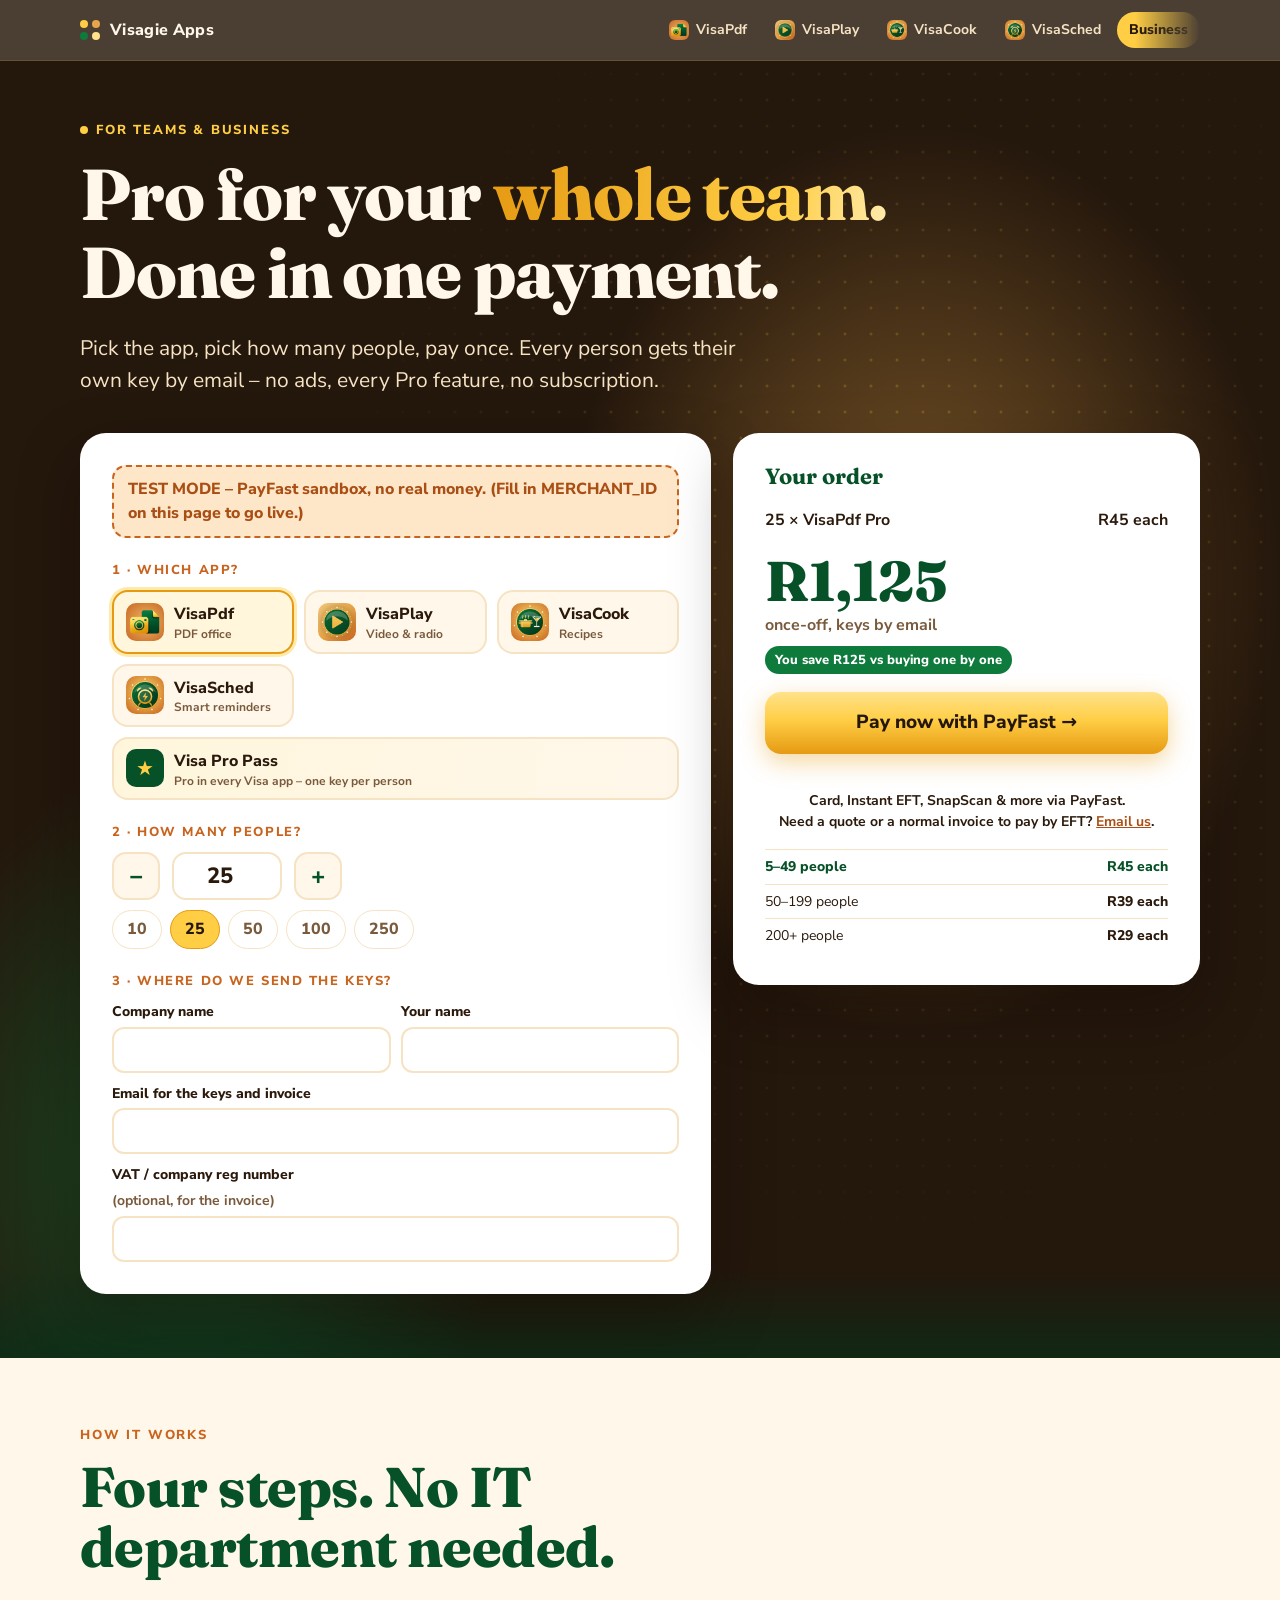
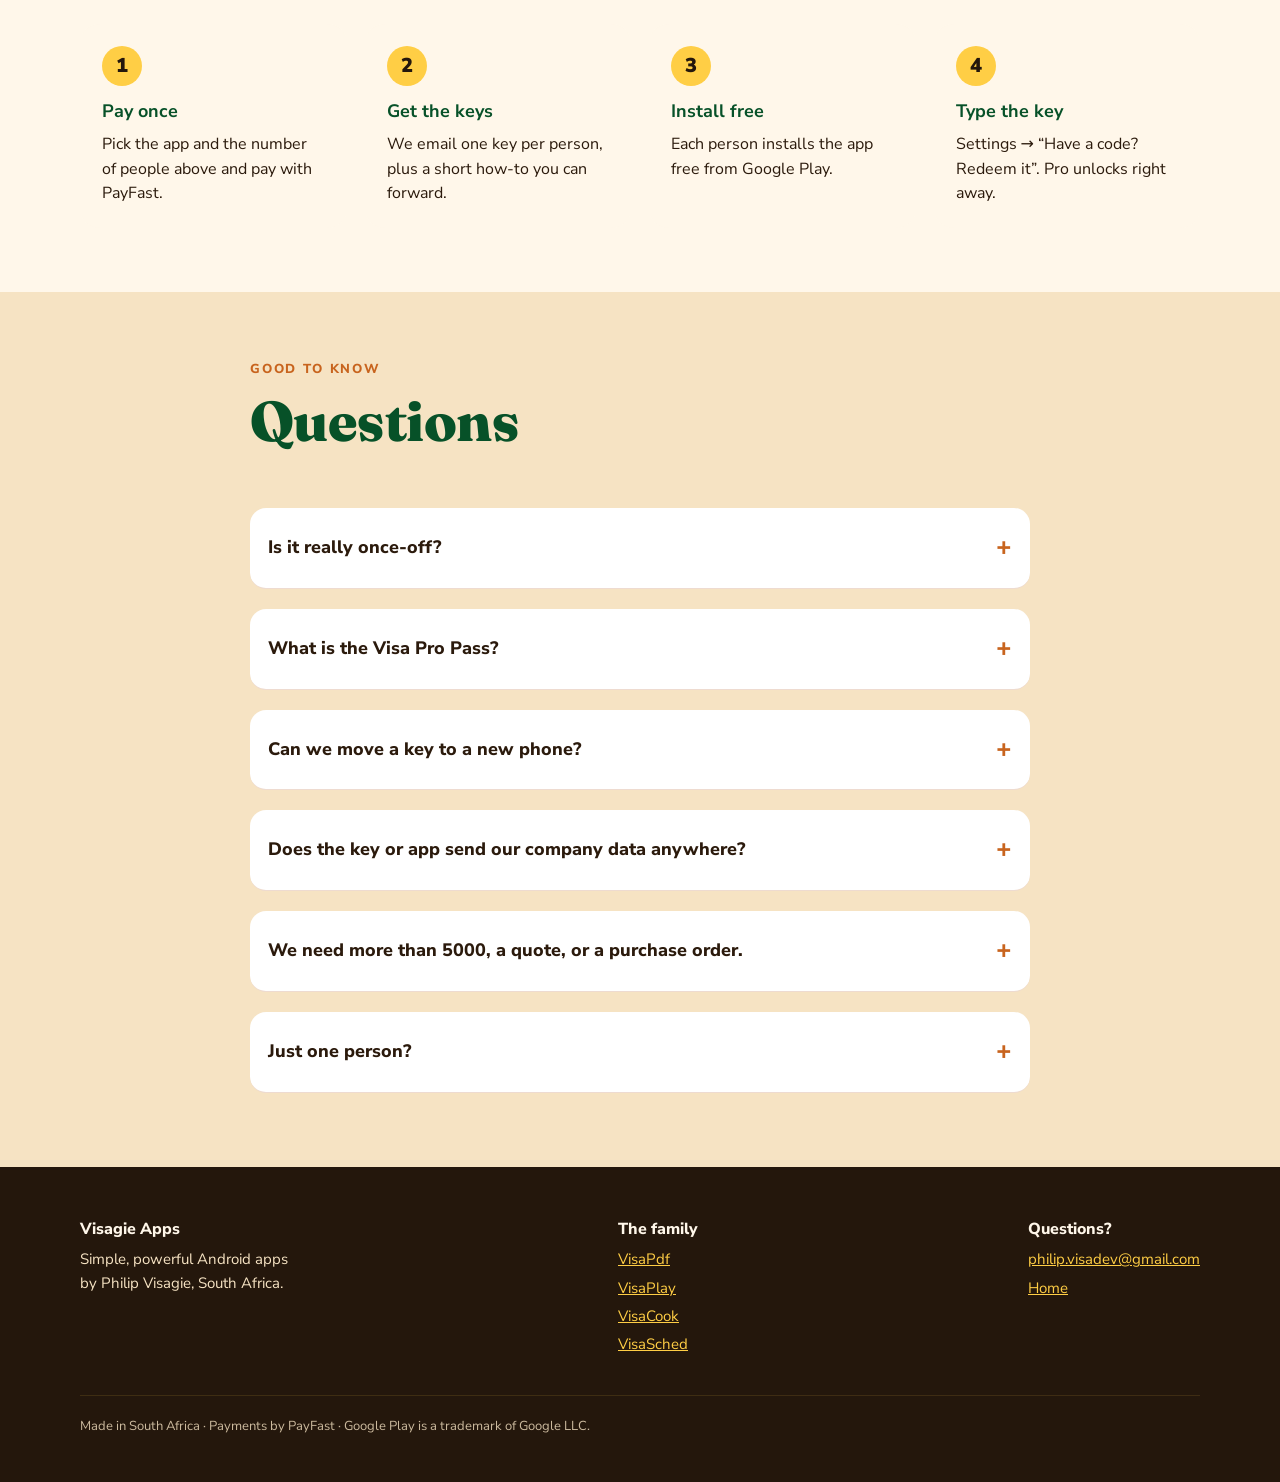
==== business/index.html @ 33a0135b "Business page (PayFast, test mode) + empty keys.json – not pushed yet" ====
<!doctype html>
<html lang="en">
<head>
<meta charset="utf-8">
<meta name="viewport" content="width=device-width, initial-scale=1">
<title>Visagie Apps for Business – Pro for your whole team</title>
<meta name="description" content="Buy VisaPdf, VisaPlay, VisaCook or VisaSched Pro for your whole team in one go. Pick the number of people, pay once, get the keys by email.">
<meta property="og:title" content="Visagie Apps for Business – Pro for your whole team">
<meta property="og:description" content="Pick the app, pick how many people, pay once. Keys by email, no subscription.">
<meta property="og:image" content="https://philipvisadev.github.io/img/visapdf.png">
<meta name="theme-color" content="#24170C">
<link rel="icon" href="../img/visapdf.png">
<link rel="preconnect" href="https://fonts.googleapis.com">
<link rel="preconnect" href="https://fonts.gstatic.com" crossorigin>
<link href="https://fonts.googleapis.com/css2?family=Fraunces:opsz,wght@9..144,600;9..144,800&family=Nunito+Sans:opsz,wght@6..12,400;6..12,700;6..12,800;6..12,900&display=swap" rel="stylesheet">
<link rel="stylesheet" href="../assets/site.css">
<style>
.biz-hero{padding:56px 0 64px}
.biz-hero h1{font-size:clamp(36px,6.4vw,72px)}
.buy{display:grid;gap:22px;align-items:start}
@media (min-width:960px){.buy{grid-template-columns:1.15fr .85fr}}
.panel{background:#fff;color:var(--ink);border-radius:var(--r);box-shadow:var(--shadow);padding:clamp(20px,3vw,32px)}
.panel h3{font-size:22px;color:var(--emerald-deep);margin-bottom:14px}
.step{font-weight:800;font-size:13px;letter-spacing:.12em;text-transform:uppercase;color:var(--burnt);margin:22px 0 10px}
.step:first-child{margin-top:0}
.apps{display:grid;grid-template-columns:repeat(auto-fill,minmax(140px,1fr));gap:10px}
.app{position:relative;display:flex;align-items:center;gap:10px;border:2px solid var(--sand);border-radius:16px;padding:10px 12px;cursor:pointer;background:var(--cream);font-weight:800;min-height:62px}
.app img{width:38px;height:38px;border-radius:10px;flex:none}
.app small{display:block;font-weight:700;color:var(--ink-muted);font-size:12px;line-height:1.2}
.app input{position:absolute;opacity:0;pointer-events:none}
.app:has(input:checked){border-color:var(--gold-deep);background:#fff6dc;box-shadow:0 0 0 3px rgba(255,206,69,.45)}
.app.pass{grid-column:1/-1;background:linear-gradient(100deg,#fff6dc,var(--cream))}
.app.pass .pi{width:38px;height:38px;border-radius:10px;display:grid;place-items:center;background:var(--emerald-deep);color:var(--gold);font-size:20px;flex:none}
.qty{display:flex;align-items:center;gap:12px;flex-wrap:wrap}
.qty button{width:48px;height:48px;border-radius:14px;border:2px solid var(--sand);background:var(--cream);font:inherit;font-size:24px;font-weight:800;cursor:pointer;color:var(--emerald-deep)}
.qty input[type=number]{width:110px;height:48px;border-radius:14px;border:2px solid var(--sand);font:inherit;font-size:22px;font-weight:800;text-align:center;color:var(--ink)}
.quick{display:flex;gap:8px;flex-wrap:wrap;margin-top:10px}
.quick button{border:1px solid var(--sand);background:#fff;border-radius:999px;padding:6px 14px;font:inherit;font-weight:800;cursor:pointer;color:var(--ink-muted)}
.quick button.on{background:var(--gold);border-color:var(--gold-deep);color:var(--espresso)}
.fields{display:grid;gap:10px}
@media (min-width:560px){.fields{grid-template-columns:1fr 1fr}}
.fields label{display:flex;flex-direction:column;gap:4px;font-weight:800;font-size:14px}
.fields label.full{grid-column:1/-1}
.fields input{height:46px;border-radius:12px;border:2px solid var(--sand);padding:0 12px;font:inherit;font-size:16px}
.fields input:focus{outline:none;border-color:var(--gold-deep)}
.fields em{font-style:normal;font-weight:700;color:var(--ink-muted)}
.total{position:sticky;top:76px}
.total .line{display:flex;justify-content:space-between;gap:12px;padding:6px 0;font-weight:700}
.total .line span:last-child{text-align:right}
.total .big{font-family:var(--head);font-size:clamp(40px,6vw,56px);font-weight:800;color:var(--emerald-deep);line-height:1;margin:14px 0 4px}
.total .each{color:var(--ink-muted);font-weight:700}
.total .save{display:inline-block;margin-top:8px;background:var(--emerald);color:#fff;font-weight:800;font-size:13px;padding:4px 10px;border-radius:999px}
.total .btn{width:100%;justify-content:center;font-size:19px;padding:16px 20px;margin-top:18px;border:0;cursor:pointer}
.total .btn[disabled]{opacity:.5;cursor:not-allowed;transform:none}
.total .alt{margin-top:12px;text-align:center;font-weight:700;font-size:14px}
.total .err{color:var(--deep-orange);font-weight:800;font-size:14px;margin-top:10px;min-height:1em}
.tiers{width:100%;border-collapse:collapse;margin-top:16px;font-size:14px}
.tiers td{padding:6px 0;border-top:1px solid var(--sand)}.tiers td:last-child{text-align:right;font-weight:800}
.tiers tr.on td{color:var(--emerald-deep);font-weight:800}
.testmode{background:#fde7c8;border:2px dashed var(--burnt);color:var(--deep-orange);font-weight:800;border-radius:14px;padding:10px 14px;margin-bottom:14px}
.how{display:grid;gap:18px;counter-reset:s}
@media (min-width:860px){.how{grid-template-columns:repeat(4,1fr)}}
.how div{background:var(--cream);border-radius:20px;padding:22px;counter-increment:s}
.how div::before{content:counter(s);display:grid;place-items:center;width:40px;height:40px;border-radius:50%;background:var(--gold);color:var(--espresso);font-weight:900;font-size:20px;margin-bottom:12px}
.how b{display:block;font-size:18px;margin-bottom:6px;color:var(--emerald-deep)}
.faq details{background:#fff;border-radius:16px;padding:14px 18px;margin-bottom:10px}
.faq summary{font-weight:800;cursor:pointer}
.faq p{margin-top:8px;color:var(--ink-muted)}
.paid{background:var(--emerald);color:#fff;border-radius:var(--r);padding:22px 26px;font-weight:700;margin-bottom:22px;display:none}
.paid b{font-size:22px;display:block;font-family:var(--head)}
</style>
</head>
<body data-root="../">
<header class="bar"><div class="wrap">
  <a class="brand" href="../"><span class="dots"><i></i><i></i><i></i><i></i></span><span class="t">Visagie Apps</span></a>
  <nav aria-label="Apps"><a href="../visapdf/"><img src="../img/visapdf.png" alt=""><b>VisaPdf</b></a><a href="../visaplay/"><img src="../img/visaplay.png" alt=""><b>VisaPlay</b></a><a href="../visacook/"><img src="../img/visacook.png" alt=""><b>VisaCook</b></a><a href="../visasched/"><img src="../img/visasched.png" alt=""><b>VisaSched</b></a><a href="./" aria-current="page"><span>Business</span></a></nav>
</div></header>
<main>
<section class="hero biz-hero"><div class="glow"></div><div class="ledgrid"></div>
<div class="wrap">
  <span class="kicker"><span class="live"></span>For teams &amp; business</span>
  <h1>Pro for your <span class="shine">whole team.</span><br>Done in one payment.</h1>
  <p class="lede">Pick the app, pick how many people, pay once. Every person gets their own key by email – no ads, every Pro feature, no subscription.</p>

  <div class="buy" style="margin-top:36px">
    <form class="panel" id="order" novalidate>
      <div class="testmode" id="testmode" hidden>TEST MODE – PayFast sandbox, no real money. (Fill in MERCHANT_ID on this page to go live.)</div>
      <div class="step">1 · Which app?</div>
      <div class="apps" id="apps"></div>

      <div class="step">2 · How many people?</div>
      <div class="qty">
        <button type="button" id="minus" aria-label="Fewer">−</button>
        <input type="number" id="seats" min="5" max="5000" value="25" inputmode="numeric" aria-label="Number of people">
        <button type="button" id="plus" aria-label="More">+</button>
      </div>
      <div class="quick" id="quick"></div>

      <div class="step">3 · Where do we send the keys?</div>
      <div class="fields">
        <label>Company name<input id="company" autocomplete="organization" required maxlength="100"></label>
        <label>Your name<input id="person" autocomplete="name" required maxlength="100"></label>
        <label class="full">Email for the keys and invoice<input id="email" type="email" autocomplete="email" required maxlength="100"></label>
        <label class="full">VAT / company reg number <em>(optional, for the invoice)</em><input id="vat" maxlength="60"></label>
      </div>
    </form>

    <aside class="panel total" aria-live="polite">
      <h3 id="sumTitle">Your order</h3>
      <div class="line"><span id="sumWhat">–</span><span id="sumEach">–</span></div>
      <div class="big" id="sumTotal">R0</div>
      <div class="each" id="sumNote">once-off, keys by email</div>
      <span class="save" id="sumSave" hidden></span>
      <button class="btn btn-gold" id="pay" type="button">Pay now with PayFast →</button>
      <div class="err" id="err"></div>
      <p class="alt">Card, Instant EFT, SnapScan &amp; more via PayFast.<br>Need a quote or a normal invoice to pay by EFT? <a id="quote" href="mailto:philip.visadev@gmail.com">Email us</a>.</p>
      <table class="tiers" id="tiers"></table>
    </aside>
  </div>
</div></section>

<section class="light" style="padding:64px 0"><div class="wrap">
  <div id="paid" class="paid"><b>Thank you – payment received!</b>Your keys are on their way to your inbox, normally within a few hours on working days. Check the spam folder too.</div>
  <div class="sec-head"><span class="kicker">How it works</span><h2>Four steps. No IT department needed.</h2></div>
  <div class="how">
    <div><b>Pay once</b>Pick the app and the number of people above and pay with PayFast.</div>
    <div><b>Get the keys</b>We email one key per person, plus a short how-to you can forward.</div>
    <div><b>Install free</b>Each person installs the app free from Google Play.</div>
    <div><b>Type the key</b>Settings → “Have a code? Redeem it”. Pro unlocks right away.</div>
  </div>
</div></section>

<section class="sandbg" style="padding:64px 0"><div class="wrap faq">
  <div class="sec-head"><span class="kicker">Good to know</span><h2>Questions</h2></div>
  <details><summary>Is it really once-off?</summary><p>Yes. Pro stays unlocked for as long as the person uses the app. No subscription, no renewal.</p></details>
  <details><summary>What is the Visa Pro Pass?</summary><p>One key that unlocks Pro in every Visa app – VisaPdf, VisaPlay, VisaCook and VisaSched. The person types the same key in each app.</p></details>
  <details><summary>Can we move a key to a new phone?</summary><p>Yes – type the same key on the new phone. Keys are meant for one person each; please don't share them around.</p></details>
  <details><summary>Does the key or app send our company data anywhere?</summary><p>No. The app only checks the key against our list, on the phone itself – the key isn't sent anywhere. Documents and files stay on the phone, just like the normal app. See each app's privacy policy.</p></details>
  <details><summary>We need more than 5000, a quote, or a purchase order.</summary><p>No problem – <a href="mailto:philip.visadev@gmail.com?subject=Business%20quote">email us</a> with the app and number of people and we'll send a quote and invoice you can pay by EFT.</p></details>
  <details><summary>Just one person?</summary><p>Buy Pro in the app itself (Settings → Upgrade to Pro) – that's quicker. This page is for 5 people or more.</p></details>
</div></section>
</main>
<footer><div class="wrap"><div class="cols">
  <div><h4>Visagie Apps</h4><p>Simple, powerful Android apps<br>by Philip Visagie, South Africa.</p></div>
  <div><h4>The family</h4><p><a href="../visapdf/">VisaPdf</a></p><p><a href="../visaplay/">VisaPlay</a></p><p><a href="../visacook/">VisaCook</a></p><p><a href="../visasched/">VisaSched</a></p></div>
  <div><h4>Questions?</h4><p><a href="mailto:philip.visadev@gmail.com">philip.visadev@gmail.com</a></p><p><a href="../">Home</a></p></div>
</div><p class="made">Made in South Africa · Payments by PayFast · Google Play is a trademark of Google LLC.</p></div></footer>

<script>
/* ======================= EDIT HERE ======================= */
// From PayFast: Settings → Integration (Merchant ID + Merchant Key). Empty = sandbox TEST MODE (no real money).
const MERCHANT_ID  = "";
const MERCHANT_KEY = "";
// Price per person in rand, by number of people (from = lowest count for that price).
const PRICES = {
  app:  [{from: 5, each: 45}, {from: 50, each: 39}, {from: 200, each: 29}],   // one app's Pro
  pass: [{from: 5, each: 129}, {from: 50, each: 109}, {from: 200, each: 89}],  // Visa Pro Pass (all apps)
};
const SOLO_PRICE = {app: 49.99, pass: 199.96}; // what one person pays on Google Play (for the "save" badge)
// Only list apps whose LIVE Play version has "Have a code?" (RedeemCode.kt). key = name in keys.json.
const APPS = [
  {key: "visapdf",   name: "VisaPdf",   note: "PDF office",       img: "../img/visapdf.png"},
  {key: "visaplay",  name: "VisaPlay",  note: "Video & radio",    img: "../img/visaplay.png"},
  {key: "visacook",  name: "VisaCook",  note: "Recipes",          img: "../img/visacook.png"},
  {key: "visasched", name: "VisaSched", note: "Smart reminders",  img: "../img/visasched.png"},
];
const MIN = 5, MAX = 5000;
/* ========================================================= */

const live = MERCHANT_ID !== "" && MERCHANT_KEY !== "";
const PAYFAST = live ? "https://www.payfast.co.za/eng/process" : "https://sandbox.payfast.co.za/eng/process";
const MID = live ? MERCHANT_ID : "10000100", MKEY = live ? MERCHANT_KEY : "46f0cd694581a"; // PayFast's public sandbox test merchant
if (!live) document.getElementById("testmode").hidden = false;
if (new URLSearchParams(location.search).get("paid") === "1") { const p = document.getElementById("paid"); p.style.display = "block"; setTimeout(() => p.scrollIntoView({behavior: "smooth"}), 300); }

const $ = id => document.getElementById(id);
const rand = n => "R" + n.toLocaleString("en-ZA", {minimumFractionDigits: n % 1 ? 2 : 0, maximumFractionDigits: 2});
let choice = "visapdf";

$("apps").innerHTML = APPS.map(a =>
  `<label class="app"><input type="radio" name="app" value="${a.key}"${a.key === choice ? " checked" : ""}><img src="${a.img}" alt=""><span>${a.name}<small>${a.note}</small></span></label>`
).join("") + `<label class="app pass"><input type="radio" name="app" value="all"><span class="pi">★</span><span>Visa Pro Pass<small>Pro in every Visa app – one key per person</small></span></label>`;
$("apps").addEventListener("change", e => { choice = e.target.value; update(); });

[10, 25, 50, 100, 250].forEach(n => { const b = document.createElement("button"); b.type = "button"; b.textContent = n; b.onclick = () => { $("seats").value = n; update(); }; $("quick").append(b); });
$("minus").onclick = () => { $("seats").value = Math.max(MIN, seats() - 5); update(); };
$("plus").onclick = () => { $("seats").value = Math.min(MAX, seats() + 5); update(); };
$("seats").addEventListener("input", update);
$("seats").addEventListener("blur", () => { $("seats").value = seats(); update(); });

function seats() { const n = parseInt($("seats").value, 10); return isNaN(n) ? MIN : Math.min(MAX, Math.max(MIN, n)); }
function kind() { return choice === "all" ? "pass" : "app"; }
function priceEach(n) { return PRICES[kind()].filter(t => n >= t.from).pop().each; }
function title() { return choice === "all" ? "Visa Pro Pass" : APPS.find(a => a.key === choice).name + " Pro"; }

function update() {
  const n = seats(), each = priceEach(n), total = n * each;
  $("sumWhat").textContent = `${n} × ${title()}`;
  $("sumEach").textContent = `${rand(each)} each`;
  $("sumTotal").textContent = rand(total);
  const solo = SOLO_PRICE[kind()] * n, save = Math.round(solo - total);
  $("sumSave").hidden = save <= 0; $("sumSave").textContent = `You save ${rand(save)} vs buying one by one`;
  [...$("quick").children].forEach(b => b.classList.toggle("on", +b.textContent === n));
  const tiers = PRICES[kind()];
  $("tiers").innerHTML = tiers.map((t, i) => {
    const to = tiers[i + 1] ? `–${tiers[i + 1].from - 1}` : "+";
    return `<tr class="${each === t.each ? "on" : ""}"><td>${t.from}${to} people</td><td>${rand(t.each)} each</td></tr>`;
  }).join("");
  $("quote").href = "mailto:philip.visadev@gmail.com?subject=" + encodeURIComponent(`Quote: ${n} x ${title()}`) +
    "&body=" + encodeURIComponent(`Hi Philip,\n\nPlease send a quote / invoice for ${n} x ${title()} (${rand(total)}).\n\nCompany:\nVAT / reg number:\nName:\n`);
  $("err").textContent = "";
}

$("pay").onclick = () => {
  const company = $("company").value.trim(), person = $("person").value.trim(), email = $("email").value.trim(), vat = $("vat").value.trim();
  if (!company || !person) { $("err").textContent = "Please fill in the company and your name."; return; }
  if (!/^[^\s@]+@[^\s@]+\.[^\s@]+$/.test(email)) { $("err").textContent = "Please check the email address – the keys go there."; return; }
  const n = seats(), each = priceEach(n), total = (n * each).toFixed(2);
  const [first, ...rest] = person.split(/\s+/);
  const base = location.href.split(/[?#]/)[0];
  const fields = {
    merchant_id: MID, merchant_key: MKEY,
    return_url: base + "?paid=1", cancel_url: base,
    name_first: first.slice(0, 100), name_last: rest.join(" ").slice(0, 100), email_address: email,
    amount: total,
    item_name: `${n} x ${title()} keys`.slice(0, 100),
    item_description: `${company}${vat ? " | VAT/reg " + vat : ""}`.slice(0, 255),
    custom_str1: choice, custom_int1: n, custom_str2: company.slice(0, 255), custom_str3: vat.slice(0, 255),
  };
  const f = document.createElement("form"); f.method = "post"; f.action = PAYFAST;
  for (const [k, v] of Object.entries(fields)) { if (v === "") continue; const i = document.createElement("input"); i.type = "hidden"; i.name = k; i.value = v; f.append(i); }
  document.body.append(f); $("pay").disabled = true; $("pay").textContent = "Opening PayFast…"; f.submit();
};
update();
</script>
<script src="../assets/site.js" defer></script>
</body>
</html>
---- assets/site.css ----
/* Visagie Apps – shared look for the home page and every app page.
   Brand: emerald / gold / cream, saffron glow, gold LED dots (see APP-BLUEPRINT.md section 2). */
:root{
  --gold:#FFCE45;--gold-bright:#FFE28A;--gold-deep:#E59A12;--saffron:#E6A54A;--burnt:#C8641E;--deep-orange:#A94E14;
  --emerald:#0E7A3C;--emerald-mid:#0B6431;--emerald-deep:#075128;--emerald-night:#04331A;--mint:#7fd3a0;
  --cream:#FFF7EA;--sand:#F6E3C3;--ink:#2B1A0C;--ink-muted:#7A5A3C;--espresso:#24170C;--espresso-light:#34230F;
  --head:"Fraunces",Georgia,serif;--body:"Nunito Sans",system-ui,"Segoe UI",Arial,sans-serif;
  --r:26px;--shadow:0 24px 60px rgba(20,10,2,.35);
}
*{box-sizing:border-box}
html{scroll-behavior:smooth;-webkit-text-size-adjust:100%}
body{margin:0;font-family:var(--body);color:var(--ink);background:var(--cream);line-height:1.55;overflow-x:hidden}
img{display:block;max-width:100%;height:auto}
a{color:var(--deep-orange)}
.wrap{max-width:1160px;margin:0 auto;padding:0 20px}
h1,h2,h3,h4{font-family:var(--head);line-height:1.08;margin:0}
p{margin:0}
.sr{position:absolute;width:1px;height:1px;overflow:hidden;clip:rect(0 0 0 0);white-space:nowrap}
:focus-visible{outline:3px solid var(--gold);outline-offset:3px;border-radius:8px}

/* ---------- top bar ---------- */
.bar{position:sticky;top:0;z-index:50;background:rgba(36,23,12,.82);backdrop-filter:blur(14px);-webkit-backdrop-filter:blur(14px);
  border-bottom:1px solid rgba(255,206,69,.14)}
.bar .wrap{display:flex;align-items:center;gap:18px;height:60px}
.brand{display:flex;align-items:center;gap:10px;color:var(--cream);text-decoration:none;font-weight:800;letter-spacing:.02em;flex:none}
.brand .dots{display:grid;grid-template-columns:repeat(2,8px);gap:4px}
.brand .dots i{width:8px;height:8px;border-radius:50%;background:var(--gold);animation:blink 2.4s infinite}
.brand .dots i:nth-child(2){background:var(--saffron);animation-delay:.6s}.brand .dots i:nth-child(3){background:var(--emerald);animation-delay:1.2s}
.brand .dots i:nth-child(4){background:var(--gold-bright);animation-delay:1.8s}
@keyframes blink{0%,70%,100%{opacity:1}35%{opacity:.35}}
.bar nav{display:flex;gap:4px;overflow-x:auto;scrollbar-width:none;margin-left:auto;mask-image:linear-gradient(90deg,#000 88%,transparent)}
.bar nav::-webkit-scrollbar{display:none}
.bar nav a{color:var(--sand);text-decoration:none;font-weight:800;font-size:14px;padding:7px 12px;border-radius:999px;white-space:nowrap;display:flex;align-items:center;gap:7px}
.bar nav a img{width:20px;height:20px;border-radius:6px}
.bar nav a:hover{color:var(--gold)}
.bar nav a[aria-current=page]{background:var(--gold);color:var(--espresso)}
@media (max-width:620px){.brand span.t{display:none}.bar nav{mask-image:none}.bar nav a{padding:7px 9px}.bar nav a b{display:none}.bar nav a img{width:26px;height:26px}}

/* ---------- dark hero ---------- */
.hero{position:relative;background:var(--espresso);color:var(--cream);overflow:hidden;isolation:isolate;padding:70px 0 90px}
.hero .glow{position:absolute;inset:0;z-index:-2;pointer-events:none;
  background:radial-gradient(40% 50% at 72% 40%,rgba(230,165,74,.45),transparent 70%),radial-gradient(35% 45% at 15% 85%,rgba(14,122,60,.55),transparent 70%)}
.hero .ledgrid{position:absolute;inset:0;z-index:-1;pointer-events:none;opacity:.5;
  background-image:radial-gradient(circle,rgba(255,206,69,.55) 1.2px,transparent 1.8px);background-size:26px 26px;
  -webkit-mask-image:radial-gradient(60% 70% at 70% 40%,#000,transparent 75%);mask-image:radial-gradient(60% 70% at 70% 40%,#000,transparent 75%);
  animation:gridpulse 6s ease-in-out infinite}
@keyframes gridpulse{50%{opacity:.25}}
.hero::after{content:"";position:absolute;inset:auto 0 0;height:90px;z-index:-1;background:linear-gradient(transparent,rgba(4,51,26,.6))}
.hero-grid{display:grid;gap:44px;align-items:center}
@media (min-width:960px){.hero-grid{grid-template-columns:1.05fr .95fr}}
.kicker{display:inline-flex;align-items:center;gap:8px;font-weight:800;font-size:13px;letter-spacing:.14em;text-transform:uppercase;color:var(--gold);margin-bottom:16px}
.kicker .live{width:8px;height:8px;border-radius:50%;background:var(--gold);box-shadow:0 0 0 0 rgba(255,206,69,.7);animation:ping 1.8s infinite}
@keyframes ping{70%{box-shadow:0 0 0 12px rgba(255,206,69,0)}100%{box-shadow:0 0 0 0 rgba(255,206,69,0)}}
.hero h1{font-size:clamp(40px,7vw,84px);font-weight:800;letter-spacing:-.015em}
.shine{background:linear-gradient(100deg,var(--gold-deep) 0%,var(--gold) 30%,#fff6d6 45%,var(--gold) 60%,var(--saffron) 100%);background-size:250% 100%;
  -webkit-background-clip:text;background-clip:text;color:transparent;animation:shine 5s linear infinite}
@keyframes shine{from{background-position:120% 0}to{background-position:-120% 0}}
.lede{font-size:clamp(17px,2.1vw,21px);color:var(--sand);max-width:33em;margin-top:20px}
.cta-row{display:flex;flex-wrap:wrap;gap:12px;align-items:center;margin-top:30px}
.hero .chips{display:flex;flex-wrap:wrap;gap:8px;margin-top:26px}
.chip{display:inline-flex;align-items:center;gap:6px;font-size:13px;font-weight:800;color:var(--gold-bright);border:1px solid rgba(255,206,69,.35);
  background:rgba(255,206,69,.07);border-radius:999px;padding:5px 12px}

/* ---------- buttons ---------- */
.btn{display:inline-flex;align-items:center;gap:10px;font:inherit;font-weight:800;font-size:16px;text-decoration:none;border-radius:16px;padding:13px 20px;
  border:0;cursor:pointer;transition:transform .2s,box-shadow .2s,background .2s}
.btn:hover{transform:translateY(-2px)}
.btn svg{width:20px;height:20px;flex:none}
.btn-play{background:#000;color:#fff;border:1px solid rgba(255,255,255,.25);padding:9px 18px 9px 14px;border-radius:14px}
.btn-play small{display:block;font-size:10px;font-weight:700;letter-spacing:.06em;text-transform:uppercase;opacity:.8;line-height:1.1}
.btn-play b{display:block;font-size:18px;line-height:1.1;font-family:var(--body)}
.btn-play:hover{box-shadow:0 0 0 3px var(--gold),0 10px 30px rgba(255,206,69,.35)}
.btn-gold{background:linear-gradient(180deg,var(--gold-bright),var(--gold) 45%,var(--gold-deep));color:var(--espresso);box-shadow:0 8px 24px rgba(229,154,18,.4)}
.btn-ghost{background:transparent;color:var(--gold-bright);border:1px solid rgba(255,206,69,.45)}
.light .btn-ghost{color:var(--emerald-deep);border-color:rgba(7,81,40,.35)}
.soon{display:inline-flex;align-items:center;gap:8px;font-weight:800;font-size:15px;border:1px dashed currentColor;border-radius:14px;padding:12px 18px;opacity:.8}

/* ---------- phone mockup ---------- */
.phone{position:relative;width:min(290px,72vw);aspect-ratio:1/2.05;border-radius:44px;padding:11px;flex:none;
  background:linear-gradient(145deg,#4a3420,#1b1108 40%,#3a2816);box-shadow:inset 0 0 0 2px rgba(255,226,138,.25),0 30px 70px rgba(0,0,0,.5),0 0 0 1px rgba(0,0,0,.6)}
.phone::before{content:"";position:absolute;top:19px;left:50%;width:12px;height:12px;margin-left:-6px;border-radius:50%;background:#0b0704;z-index:3;box-shadow:inset 0 0 0 2px #2a1d10}
.phone .scr{position:relative;width:100%;height:100%;border-radius:34px;overflow:hidden;background:#2a1a0c}
.phone .scr>img,.phone .scr>.mock{position:absolute;inset:0;width:100%;height:100%;object-fit:cover;object-position:top}
.phone .scr>img{opacity:0;transition:opacity .8s ease,transform 1.2s ease;transform:scale(1.04)}
.phone .scr>img.on,.phone .scr>img:only-of-type{opacity:1;transform:none}
.phone .glare{position:absolute;inset:11px;border-radius:34px;pointer-events:none;z-index:2;
  background:linear-gradient(115deg,rgba(255,255,255,.16),transparent 30%,transparent 70%,rgba(255,255,255,.05))}
.phone.sm{width:min(220px,56vw);border-radius:36px;padding:9px}.phone.sm .scr,.phone.sm .glare{border-radius:28px}.phone.sm .glare{inset:9px}
.float{animation:float 7s ease-in-out infinite}
.float.d1{animation-delay:-2.3s}.float.d2{animation-delay:-4.6s}
@keyframes float{50%{translate:0 -14px}}

/* fanned phone stage */
.stage{position:relative;height:clamp(460px,62vw,640px);display:flex;justify-content:center;align-items:center;perspective:1400px}
.stage .phone{position:absolute}
.stage .p-l{transform:translateX(-58%) rotate(-9deg) scale(.82);z-index:1;filter:brightness(.8)}
.stage .p-r{transform:translateX(58%) rotate(9deg) scale(.82);z-index:1;filter:brightness(.8)}
.stage .p-c{z-index:2}
@media (max-width:560px){.stage .p-l{transform:translateX(-46%) rotate(-9deg) scale(.7)}.stage .p-r{transform:translateX(46%) rotate(9deg) scale(.7)}}
.orbit{position:absolute;z-index:3;font-weight:800;font-size:14px;color:var(--espresso);background:var(--gold);border-radius:999px;padding:7px 14px;white-space:nowrap;
  box-shadow:0 10px 30px rgba(0,0,0,.35);animation:bob 5s ease-in-out infinite}
.orbit.g{background:var(--emerald);color:var(--cream)}.orbit.c{background:var(--cream)}
@keyframes bob{50%{transform:translateY(-10px) rotate(-2deg)}}

/* soft gold aura that breathes around a box: <div data-led> */
[data-led]{animation:aura 3.6s ease-in-out infinite}
@keyframes aura{0%,100%{filter:drop-shadow(0 0 6px rgba(255,206,69,.18))}50%{filter:drop-shadow(0 0 22px rgba(255,206,69,.6))}}

/* ---------- ticker ---------- */
.ticker{background:var(--gold);color:var(--espresso);overflow:hidden;white-space:nowrap;border-block:2px solid var(--gold-deep)}
.ticker .run{display:inline-flex;gap:0;animation:tick 40s linear infinite;padding:12px 0}
.ticker span{font-weight:800;font-size:16px;padding:0 22px;display:inline-flex;align-items:center;gap:22px}
.ticker span::after{content:"";width:8px;height:8px;border-radius:50%;background:var(--emerald)}
@keyframes tick{to{transform:translateX(-50%)}}

/* ---------- sections ---------- */
section{padding:clamp(64px,9vw,110px) 0;position:relative}
.dark{background:var(--espresso);color:var(--cream)}
.green{background:radial-gradient(70% 90% at 50% 0%,var(--emerald),var(--emerald-night));color:var(--cream)}
.sandbg{background:var(--sand)}
.sec-head{max-width:720px;margin-bottom:46px}
.sec-head.c{margin-inline:auto;text-align:center}
.sec-head .kicker{margin-bottom:12px}
.light .sec-head .kicker,.sandbg .sec-head .kicker{color:var(--burnt)}
.sec-head h2{font-size:clamp(32px,5vw,56px);font-weight:800;letter-spacing:-.01em}
.light .sec-head h2,.sandbg .sec-head h2{color:var(--emerald-deep)}
.sec-head p{font-size:clamp(17px,2vw,19px);margin-top:14px;color:var(--ink-muted)}
.dark .sec-head p,.green .sec-head p{color:var(--sand)}
.pro-tag{display:inline-block;font-family:var(--body);font-size:11px;font-weight:800;letter-spacing:.08em;text-transform:uppercase;
  background:linear-gradient(180deg,var(--gold-bright),var(--gold));color:var(--espresso);border-radius:6px;padding:2px 7px;vertical-align:3px;margin-left:6px}
.free-tag{display:inline-block;font-family:var(--body);font-size:11px;font-weight:800;letter-spacing:.08em;text-transform:uppercase;
  background:rgba(14,122,60,.15);color:var(--emerald);border:1px solid rgba(14,122,60,.4);border-radius:6px;padding:1px 7px;vertical-align:3px;margin-left:6px}
.dark .free-tag,.green .free-tag{color:var(--mint);border-color:rgba(127,211,160,.5);background:rgba(127,211,160,.1)}

/* stats */
.stats{display:grid;grid-template-columns:repeat(2,1fr);gap:16px}
@media (min-width:820px){.stats{grid-template-columns:repeat(4,1fr)}}
.stat{text-align:center;padding:22px 10px;border-radius:22px;background:rgba(255,206,69,.06);border:1px solid rgba(255,206,69,.2)}
.stat b{display:block;font-family:var(--head);font-size:clamp(34px,5vw,52px);color:var(--gold);line-height:1}
.stat span{display:block;margin-top:8px;color:var(--sand);font-weight:700;font-size:15px}

/* showcase tiles (animated mock screens) */
.tiles{display:grid;gap:22px;grid-template-columns:1fr}
@media (min-width:700px){.tiles{grid-template-columns:1fr 1fr}}
@media (min-width:1040px){.tiles{grid-template-columns:repeat(3,1fr)}}
.tile{background:linear-gradient(165deg,var(--espresso-light),#22160b);border:1px solid rgba(255,206,69,.2);border-radius:var(--r);padding:16px 16px 24px;
  color:var(--cream);transition:transform .35s,border-color .35s,box-shadow .35s}
.tile:hover{transform:translateY(-6px);border-color:rgba(255,206,69,.6);box-shadow:0 24px 50px rgba(0,0,0,.35)}
.tile .screen{position:relative;height:250px;border-radius:18px;overflow:hidden;background:#3b2512;margin-bottom:18px}
.tile .screen>img{width:100%;height:100%;object-fit:cover;object-position:top}
.tile h3{font-size:23px;font-weight:800;padding:0 6px}
.tile p{color:var(--sand);margin-top:8px;padding:0 6px;font-size:16px}
.light .tile{background:#fff;color:var(--ink);border-color:rgba(169,78,20,.15);box-shadow:0 3px 0 var(--sand)}
.light .tile p{color:var(--ink-muted)}

/* feature list with icons */
.feats{display:grid;gap:14px 26px;grid-template-columns:1fr}
@media (min-width:700px){.feats{grid-template-columns:1fr 1fr}}
@media (min-width:1040px){.feats{grid-template-columns:repeat(3,1fr)}}
.feat{display:grid;grid-template-columns:44px 1fr;gap:14px;align-items:start;padding:14px 0;border-top:1px solid rgba(169,78,20,.15)}
.dark .feat,.green .feat{border-color:rgba(255,206,69,.15)}
.feat i{width:44px;height:44px;border-radius:14px;display:grid;place-items:center;font-style:normal;font-size:21px;background:var(--emerald);color:var(--gold);box-shadow:inset 0 -3px 0 rgba(0,0,0,.2)}
.feat b{display:block;font-size:17px}
.feat span{color:var(--ink-muted);font-size:15px}
.dark .feat span,.green .feat span{color:var(--sand)}

/* scrolly walkthrough: steps on the left, sticky phone on the right */
.walk{display:grid;gap:40px;align-items:start}
@media (min-width:900px){.walk{grid-template-columns:1fr 340px}}
.walk .pin{position:sticky;top:90px;display:none;justify-content:center}
@media (min-width:900px){.walk .pin{display:flex}}
.steps{list-style:none;margin:0;padding:0;counter-reset:s}
.steps>li{counter-increment:s;position:relative;padding:26px 0 26px 76px;min-height:36vh;display:flex;flex-direction:column;justify-content:center;
  opacity:.4;transition:opacity .5s}
.steps>li.on,.no-js .steps>li{opacity:1}
.steps>li::before{content:counter(s);position:absolute;left:0;top:50%;translate:0 -50%;width:54px;height:54px;border-radius:50%;display:grid;place-items:center;
  font-family:var(--head);font-weight:800;font-size:24px;color:var(--espresso);background:var(--sand);transition:background .4s,box-shadow .4s}
.steps>li.on::before{background:var(--gold);box-shadow:0 0 0 6px rgba(255,206,69,.25),0 0 30px rgba(255,206,69,.5)}
.steps>li::after{content:"";position:absolute;left:26px;top:calc(50% + 34px);bottom:calc(-50% + 34px);width:2px;
  background:repeating-linear-gradient(var(--gold-deep) 0 6px,transparent 6px 13px);opacity:.5}
.steps>li:last-child::after{display:none}
.steps h3{font-size:clamp(24px,3vw,32px);font-weight:800}
.light .steps h3{color:var(--emerald-deep)}
.steps p{margin-top:8px;font-size:17px;color:var(--ink-muted);max-width:32em}
.dark .steps p{color:var(--sand)}
.steps .mini{display:block;width:min(240px,70vw);margin-top:18px;border-radius:22px;border:6px solid #2a1a0c;box-shadow:0 14px 30px rgba(0,0,0,.3)}
@media (min-width:900px){.steps .mini{display:none}.steps>li{min-height:52vh}}
@media (max-width:899px){.steps>li{opacity:1;padding-left:68px;min-height:0}.steps>li::before{top:42px;translate:0 0;width:46px;height:46px;font-size:20px}.steps>li::after{top:96px;bottom:-26px;left:22px}}

/* how-to accordion */
.howto{display:grid;gap:14px}
@media (min-width:900px){.howto{grid-template-columns:1fr 1fr;align-items:start}}
.howto details{background:#fff;border:1px solid rgba(169,78,20,.18);border-radius:22px;overflow:hidden;box-shadow:0 3px 0 var(--sand);transition:box-shadow .3s}
.howto details[open]{box-shadow:0 0 0 2px var(--gold),0 18px 40px rgba(43,26,12,.15)}
.howto summary{list-style:none;cursor:pointer;display:grid;grid-template-columns:48px 1fr 24px;gap:14px;align-items:center;padding:16px 18px;font-weight:800;font-size:18px}
.howto summary::-webkit-details-marker{display:none}
.howto summary i{width:48px;height:48px;border-radius:15px;display:grid;place-items:center;font-style:normal;font-size:22px;background:var(--emerald);color:var(--gold)}
.howto summary small{display:block;font-weight:700;font-size:14px;color:var(--ink-muted)}
.howto summary::after{content:"";width:12px;height:12px;border-right:3px solid var(--burnt);border-bottom:3px solid var(--burnt);rotate:45deg;translate:0 -3px;transition:rotate .3s,translate .3s}
.howto details[open] summary::after{rotate:225deg;translate:0 3px}
.howto ol{margin:0;padding:4px 22px 22px 46px;counter-reset:h;list-style:none}
.howto ol li{counter-increment:h;position:relative;padding:7px 0 7px 6px;font-size:16px}
.howto ol li::before{content:counter(h);position:absolute;left:-30px;top:8px;width:24px;height:24px;border-radius:50%;background:var(--gold);color:var(--espresso);
  font-weight:800;font-size:13px;display:grid;place-items:center}
.howto ol li b{color:var(--emerald-deep)}
.howto .tip{margin:0 22px 22px;padding:12px 14px;border-radius:14px;background:rgba(14,122,60,.08);border-left:4px solid var(--emerald);font-size:15px;color:var(--ink)}

/* Free vs Pro */
.compare{max-width:860px;margin:0 auto;border-radius:var(--r);overflow:hidden;background:#fff;box-shadow:var(--shadow);border:1px solid rgba(169,78,20,.15)}
.compare table{width:100%;border-collapse:collapse}
.compare th,.compare td{padding:13px 16px;text-align:left;border-bottom:1px solid rgba(169,78,20,.12);font-size:16px}
.compare thead th{background:var(--espresso);color:var(--cream);font-family:var(--head);font-size:20px;z-index:2}
.compare thead th.pro{background:linear-gradient(180deg,var(--gold-bright),var(--gold));color:var(--espresso)}
.compare td.y,.compare td.n,.compare th.f,.compare th.pro{text-align:center;width:84px}
.compare td.pro{background:rgba(255,206,69,.14)}
.compare .y::before{content:"";display:inline-block;width:24px;height:24px;border-radius:50%;background:var(--emerald) url("data:image/svg+xml,%3Csvg xmlns='http://www.w3.org/2000/svg' viewBox='0 0 24 24'%3E%3Cpath d='M6 12.5l4 4 8-9' fill='none' stroke='%23FFCE45' stroke-width='3' stroke-linecap='round' stroke-linejoin='round'/%3E%3C/svg%3E") center/18px no-repeat;vertical-align:middle}
.compare .n::before{content:"–";color:#c4ad90;font-weight:800;font-size:20px}
.compare td.v{font-weight:800;color:var(--emerald-deep);text-align:center;font-size:14px}
.compare tr.grp td{background:var(--cream);font-weight:800;font-size:13px;letter-spacing:.1em;text-transform:uppercase;color:var(--burnt);padding-top:18px}
.compare tbody tr:hover td{background:rgba(255,206,69,.08)}
@media (max-width:560px){.compare th,.compare td{padding:11px 10px;font-size:15px}.compare td.y,.compare td.n,.compare th.f,.compare th.pro{width:58px}.compare thead th{font-size:16px}}

/* Get Pro pitch */
.pitch{position:relative;max-width:980px;margin:0 auto;border-radius:34px;padding:clamp(28px,5vw,56px);color:var(--espresso);overflow:hidden;isolation:isolate;
  background:radial-gradient(120% 120% at 0% 0%,var(--gold-bright),var(--gold) 40%,var(--saffron) 100%);box-shadow:0 30px 80px rgba(229,154,18,.35)}
.pitch::before{content:"";position:absolute;inset:0;z-index:-1;background:linear-gradient(105deg,transparent 35%,rgba(255,255,255,.55) 50%,transparent 65%);
  background-size:250% 100%;animation:sweep 4.5s ease-in-out infinite}
@keyframes sweep{from{background-position:130% 0}to{background-position:-130% 0}}
.pitch .seal{position:absolute;right:-30px;top:-30px;width:190px;height:190px;border-radius:50%;z-index:-1;opacity:.25;
  background:repeating-conic-gradient(var(--burnt) 0 4deg,transparent 4deg 12deg);animation:spin 30s linear infinite}
@keyframes spin{to{transform:rotate(360deg)}}
.pitch h2{font-size:clamp(32px,5.4vw,58px);font-weight:800}
.pitch .price{display:flex;align-items:baseline;flex-wrap:wrap;gap:6px 14px;margin:18px 0 6px}
.pitch .price b{font-family:var(--head);font-size:clamp(46px,7vw,74px);line-height:1}
.pitch .price span{font-weight:800;font-size:18px}
.pitch .fine{font-size:14px;font-weight:700;opacity:.75}
.pitch ul{list-style:none;padding:0;margin:22px 0 28px;display:grid;gap:8px 22px}
@media (min-width:700px){.pitch ul{grid-template-columns:1fr 1fr}}
.pitch li{font-weight:800;font-size:17px;display:flex;gap:10px;align-items:flex-start}
.pitch li::before{content:"★";color:var(--emerald-deep);flex:none}
.pitch .why{display:grid;gap:12px;margin-top:22px}
@media (min-width:700px){.pitch .why{grid-template-columns:repeat(3,1fr)}}
.pitch .why div{background:rgba(255,255,255,.45);border-radius:18px;padding:14px 16px;font-size:15px}
.pitch .why b{display:block;font-family:var(--head);font-size:19px}

/* privacy band */
.lockband{display:grid;gap:26px;align-items:center}
@media (min-width:800px){.lockband{grid-template-columns:200px 1fr}}
.lockband .lock{width:170px;height:170px;margin:0 auto;border-radius:50%;display:grid;place-items:center;font-size:72px;position:relative;
  background:radial-gradient(circle,rgba(127,211,160,.25),transparent 70%)}
.lockband .lock::after{content:"";position:absolute;inset:0;border-radius:50%;border:3px dotted var(--gold);animation:spin 18s linear infinite}

/* family strip (other apps) */
.family-strip{display:grid;gap:16px;grid-template-columns:1fr}
@media (min-width:700px){.family-strip{grid-template-columns:repeat(3,1fr)}}
.fam{display:flex;gap:16px;align-items:center;padding:18px;border-radius:22px;background:#fff;text-decoration:none;color:var(--ink);border:1px solid rgba(169,78,20,.15);transition:transform .3s,box-shadow .3s}
.fam:hover{transform:translateY(-4px);box-shadow:0 18px 40px rgba(43,26,12,.15)}
.fam img{width:62px;height:62px;border-radius:16px;flex:none}
.fam b{display:block;font-family:var(--head);font-size:20px}
.fam span{font-size:14px;color:var(--ink-muted)}

/* FAQ */
.faq{max-width:820px;margin:0 auto;display:grid;gap:10px}
.faq details{border-bottom:1px solid rgba(169,78,20,.2);padding:6px 0}
.faq summary{cursor:pointer;font-weight:800;font-size:18px;padding:12px 0;list-style:none;display:flex;justify-content:space-between;gap:16px}
.faq summary::-webkit-details-marker{display:none}
.faq summary::after{content:"+";font-size:26px;line-height:1;color:var(--burnt);transition:rotate .3s}
.faq details[open] summary::after{rotate:45deg}
.faq p{padding:0 0 14px;color:var(--ink-muted);font-size:16px}

/* footer */
footer{background:var(--espresso);color:var(--sand);padding:54px 0 40px;font-size:15px}
footer .cols{display:flex;flex-wrap:wrap;gap:28px 56px;justify-content:space-between}
footer a{color:var(--gold)}
footer h4{margin:0 0 10px;color:var(--cream);font-size:16px;font-family:var(--body);font-weight:800}
footer p{margin:5px 0}
footer .made{margin-top:34px;padding-top:20px;border-top:1px solid rgba(255,206,69,.15);font-size:13px;opacity:.8}

/* ---------- scroll reveals (only when JS runs) ---------- */
.js .rv{opacity:0;transform:translateY(34px);transition:opacity .8s cubic-bezier(.2,.7,.2,1),transform .8s cubic-bezier(.2,.7,.2,1)}
.js .rv.l{transform:translateX(-40px)}.js .rv.r{transform:translateX(40px)}.js .rv.z{transform:scale(.9)}
.js .rv.in{opacity:1;transform:none}
.js .rv.d1{transition-delay:.1s}.js .rv.d2{transition-delay:.2s}.js .rv.d3{transition-delay:.3s}.js .rv.d4{transition-delay:.4s}.js .rv.d5{transition-delay:.5s}

/* mock screens pause until they are on screen (site.js adds .play) */
.mock *,.mock{animation-play-state:paused!important}
.mock.play *,.mock.play{animation-play-state:running!important}

@media (prefers-reduced-motion:reduce){
  html{scroll-behavior:auto}
  *,*::before,*::after{animation-duration:.001s!important;animation-iteration-count:1!important;transition-duration:.001s!important}
  .js .rv{opacity:1;transform:none}
  .float{animation:none}
  .mock,.mock *{animation:none!important}
}
.new-tag{display:inline-block;font-family:var(--body);font-size:10px;font-weight:900;letter-spacing:.1em;text-transform:uppercase;background:var(--burnt);color:#fff;border-radius:6px;padding:2px 6px;vertical-align:4px;margin-right:8px;animation:blink 1.6s infinite}
/* hero content rises in straight away on load (no waiting for the scroll watcher) */
.js .hero .rv{opacity:1;transform:none;transition:none;animation:rise .9s cubic-bezier(.2,.7,.2,1) both}
.js .hero .rv.z{animation-name:risez}
.js .hero .rv.d1{animation-delay:.1s}.js .hero .rv.d2{animation-delay:.2s}.js .hero .rv.d3{animation-delay:.3s}.js .hero .rv.d4{animation-delay:.4s}
@keyframes rise{from{opacity:0;transform:translateY(30px)}}
@keyframes risez{from{opacity:0;transform:scale(.92)}}
@media (prefers-reduced-motion:reduce){.js .hero .rv{animation:none}}
html{overflow-x:clip}
@media (max-width:899px){.js .rv.l,.js .rv.r{transform:translateY(34px)}.js .rv.l.in,.js .rv.r.in{transform:none}}
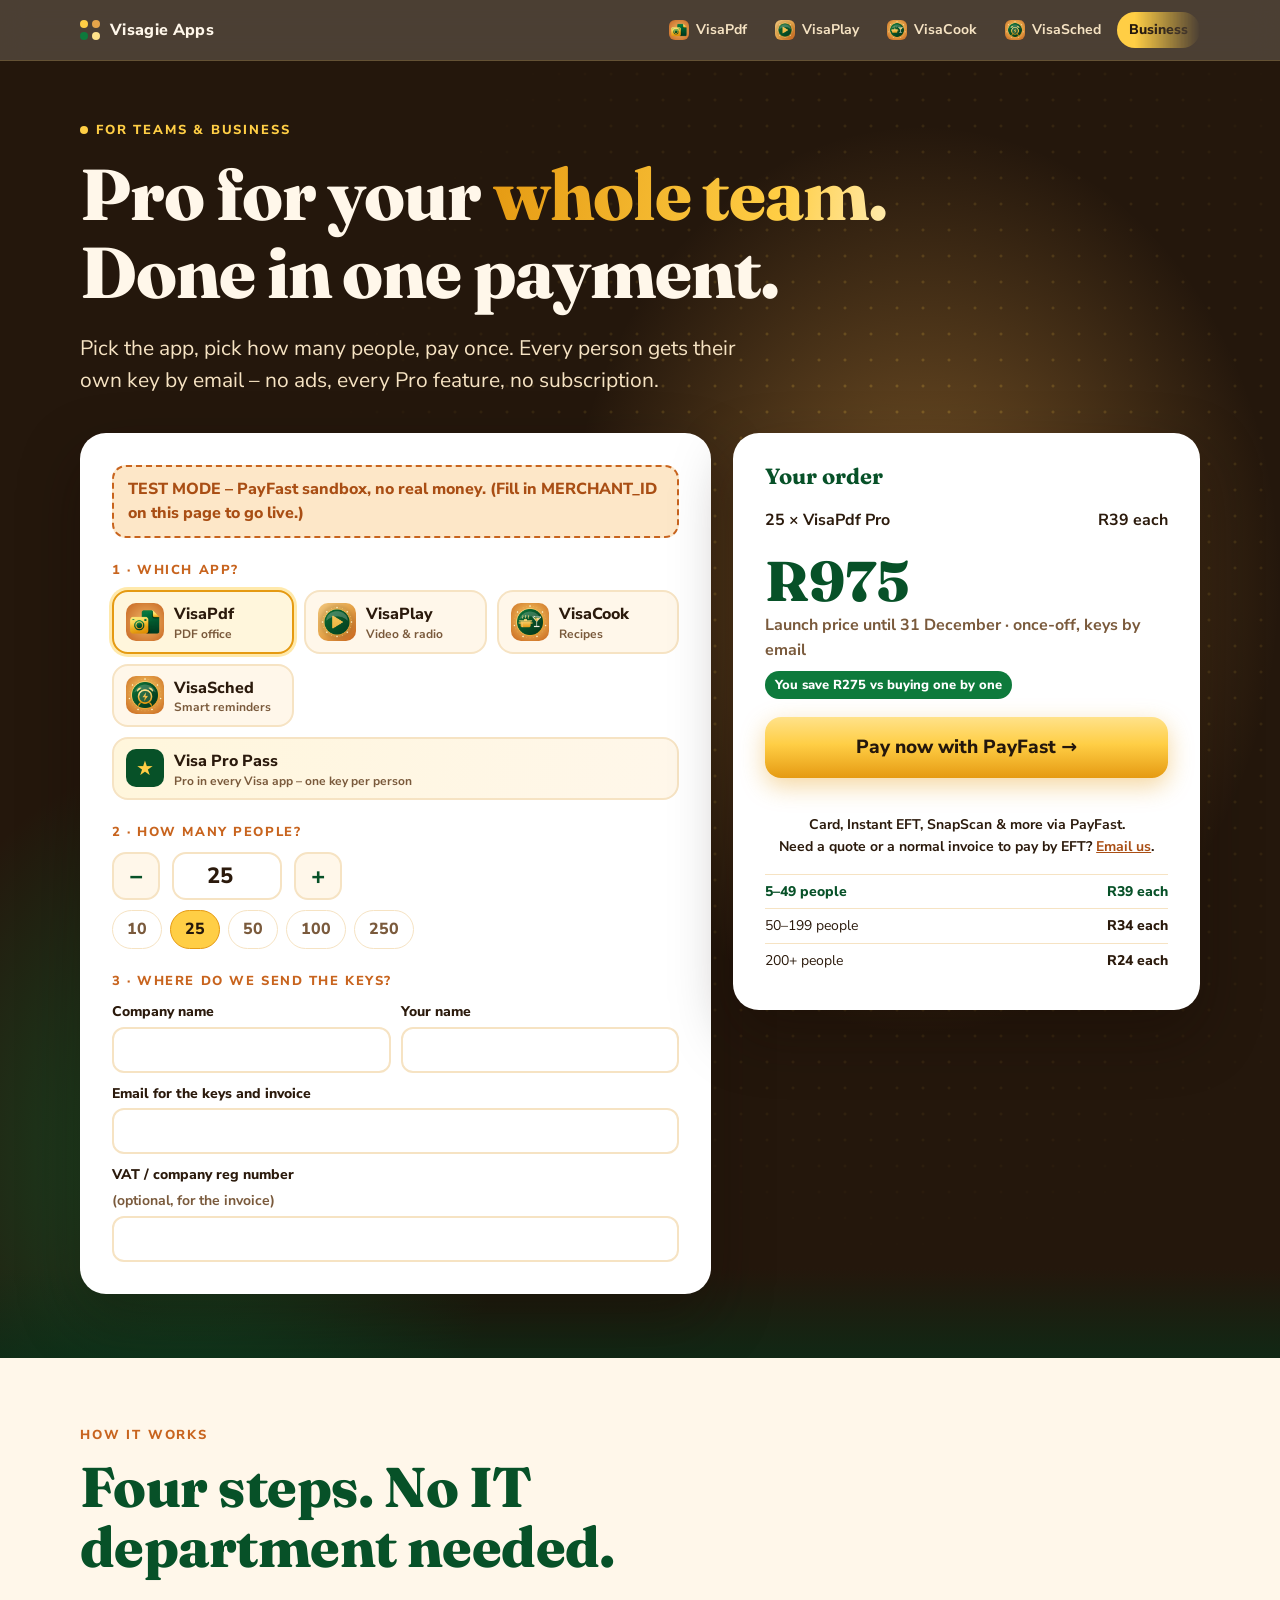
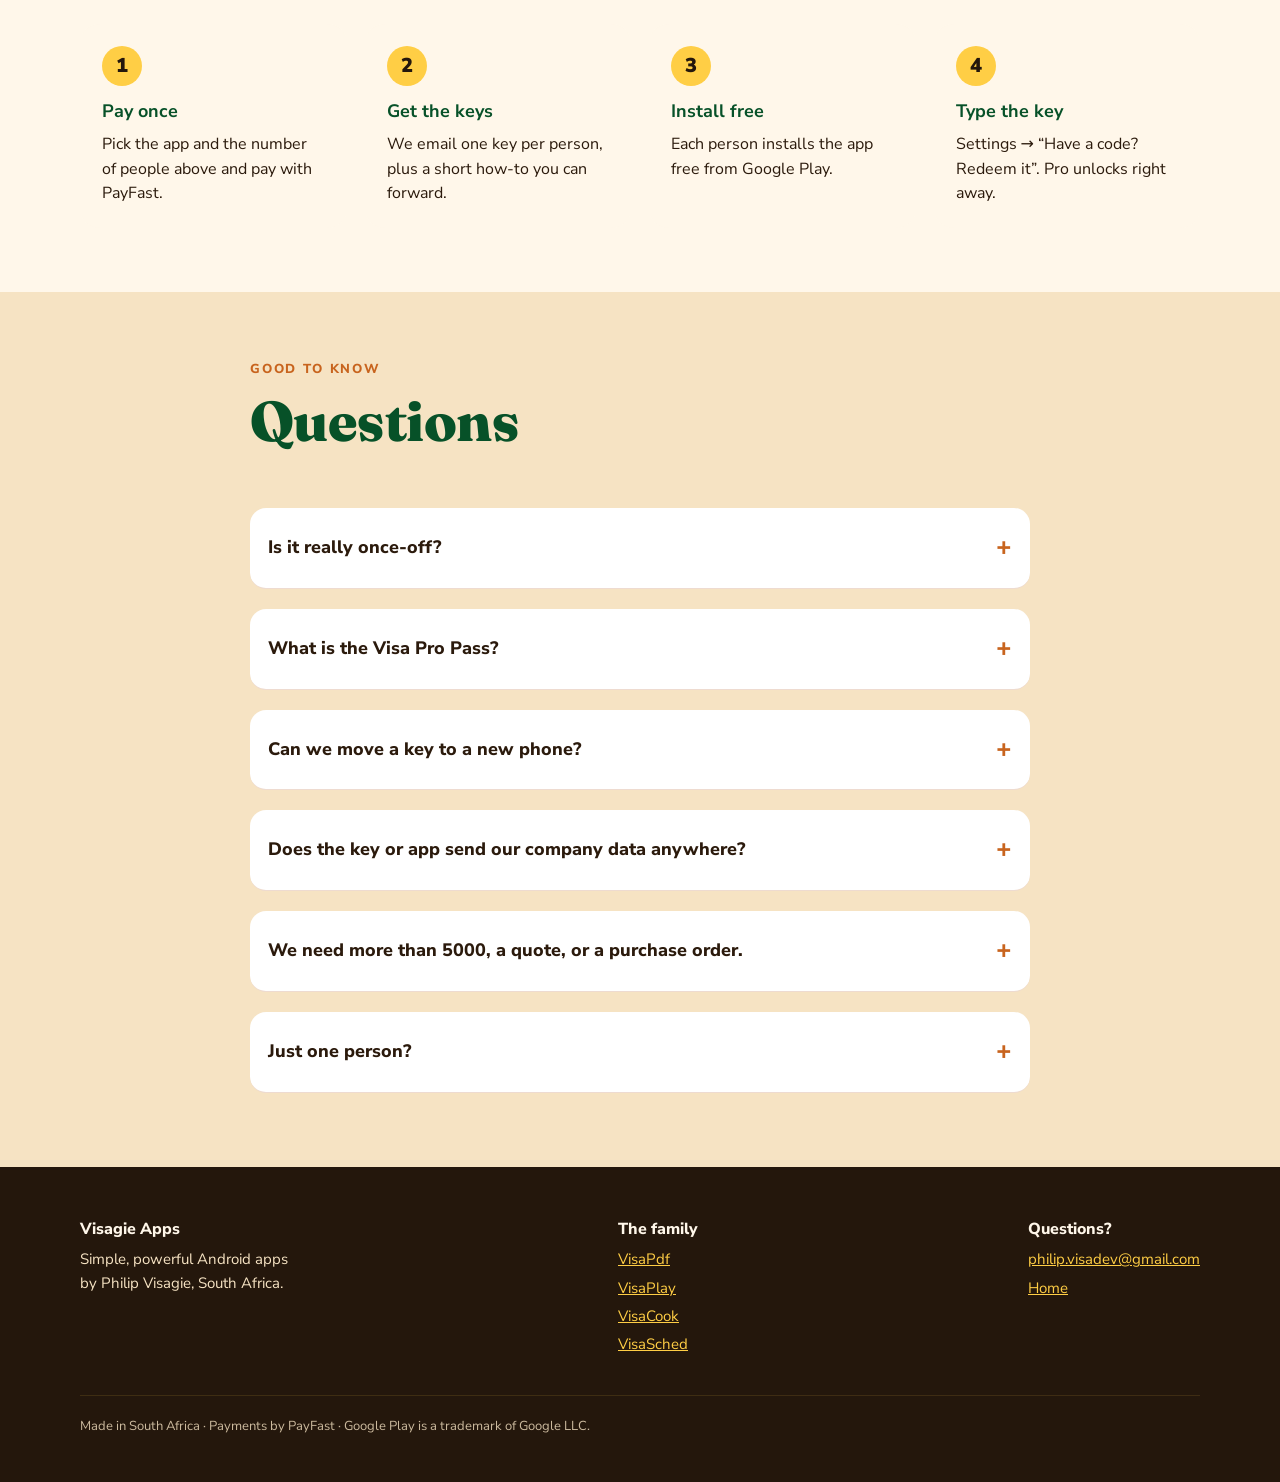
==== commit 8e85ec1d: "Prices in one place (apps.json): R99.99/$4.99, VisaRelax R49.99; dated launch sale to 31 Dec; busine" ====
--- a/business/index.html
+++ b/business/index.html
@@ -151,19 +151,25 @@
 // From PayFast: Settings → Integration (Merchant ID + Merchant Key). Empty = sandbox TEST MODE (no real money).
 const MERCHANT_ID  = "";
 const MERCHANT_KEY = "";
-// Price per person in rand, by number of people (from = lowest count for that price).
-const PRICES = {
-  app:  [{from: 5, each: 45}, {from: 50, each: 39}, {from: 200, each: 29}],   // one app's Pro
-  pass: [{from: 5, each: 129}, {from: 50, each: 109}, {from: 200, each: 89}],  // Visa Pro Pass (all apps)
+// PRICES ARE NOT HERE: they come from ../apps.json ("business" = price per person by number of people,
+// "pro" = the one-person Play price, used for the "You save" badge). The numbers below are only a fallback
+// for when apps.json can't load. An app with "business": false in apps.json is hidden here.
+let PRICES = {
+  app:  [{from: 5, each: 79}, {from: 50, each: 69}, {from: 200, each: 49}],      // one app's Pro
+  pass: [{from: 5, each: 249}, {from: 50, each: 199}, {from: 200, each: 149}],   // Visa Pro Pass (all apps)
 };
-const SOLO_PRICE = {app: 49.99, pass: 199.96}; // what one person pays on Google Play (for the "save" badge)
-// Only list apps whose LIVE Play version has "Have a code?" (RedeemCode.kt). key = name in keys.json.
-const APPS = [
-  {key: "visapdf",   name: "VisaPdf",   note: "PDF office",       img: "../img/visapdf.png"},
-  {key: "visaplay",  name: "VisaPlay",  note: "Video & radio",    img: "../img/visaplay.png"},
-  {key: "visacook",  name: "VisaCook",  note: "Recipes",          img: "../img/visacook.png"},
-  {key: "visasched", name: "VisaSched", note: "Smart reminders",  img: "../img/visasched.png"},
-];
+let SOLO = {};                       // key → one-person rand price, from apps.json
+const SOLO_FALLBACK = 99.99;
+let SALE_NOTE = "";                  // set from apps.json "sale" while a launch sale runs
+// sell:true only once the app's LIVE Play version has "Have a code?" (RedeemCode.kt). key = name in keys.json.
+let APPS = [
+  {key: "visapdf",   name: "VisaPdf",   note: "PDF office",       img: "../img/visapdf.png",   sell: true},
+  {key: "visaplay",  name: "VisaPlay",  note: "Video & radio",    img: "../img/visaplay.png",  sell: true},
+  {key: "visacook",  name: "VisaCook",  note: "Recipes",          img: "../img/visacook.png",  sell: true},
+  {key: "visasched", name: "VisaSched", note: "Smart reminders",  img: "../img/visasched.png", sell: true},
+  {key: "visakeep",  name: "VisaKeep",  note: "Home admin",       img: "../img/visakeep.png",  sell: false}, // not on Play yet
+  {key: "visarelax", name: "VisaRelax", note: "Games",            img: "../img/visarelax.png", sell: false}, // not on Play yet
+].filter(a => a.sell);
 const MIN = 5, MAX = 5000;
 /* ========================================================= */
 
@@ -177,9 +183,11 @@
 const rand = n => "R" + n.toLocaleString("en-ZA", {minimumFractionDigits: n % 1 ? 2 : 0, maximumFractionDigits: 2});
 let choice = "visapdf";
 
+function renderApps() {
 $("apps").innerHTML = APPS.map(a =>
   `<label class="app"><input type="radio" name="app" value="${a.key}"${a.key === choice ? " checked" : ""}><img src="${a.img}" alt=""><span>${a.name}<small>${a.note}</small></span></label>`
 ).join("") + `<label class="app pass"><input type="radio" name="app" value="all"><span class="pi">★</span><span>Visa Pro Pass<small>Pro in every Visa app – one key per person</small></span></label>`;
+}
 $("apps").addEventListener("change", e => { choice = e.target.value; update(); });
 
 [10, 25, 50, 100, 250].forEach(n => { const b = document.createElement("button"); b.type = "button"; b.textContent = n; b.onclick = () => { $("seats").value = n; update(); }; $("quick").append(b); });
@@ -198,7 +206,9 @@
   $("sumWhat").textContent = `${n} × ${title()}`;
   $("sumEach").textContent = `${rand(each)} each`;
   $("sumTotal").textContent = rand(total);
-  const solo = SOLO_PRICE[kind()] * n, save = Math.round(solo - total);
+  const one = k => SOLO[k] || SOLO_FALLBACK;
+  const soloEach = choice === "all" ? APPS.reduce((s, a) => s + one(a.key), 0) : one(choice);
+  const solo = soloEach * n, save = Math.round(solo - total);
   $("sumSave").hidden = save <= 0; $("sumSave").textContent = `You save ${rand(save)} vs buying one by one`;
   [...$("quick").children].forEach(b => b.classList.toggle("on", +b.textContent === n));
   const tiers = PRICES[kind()];
@@ -208,6 +218,7 @@
   }).join("");
   $("quote").href = "mailto:philip.visadev@gmail.com?subject=" + encodeURIComponent(`Quote: ${n} x ${title()}`) +
     "&body=" + encodeURIComponent(`Hi Philip,\n\nPlease send a quote / invoice for ${n} x ${title()} (${rand(total)}).\n\nCompany:\nVAT / reg number:\nName:\n`);
+  $("sumNote").textContent = SALE_NOTE || "once-off, keys by email";
   $("err").textContent = "";
 }
 
@@ -231,7 +242,30 @@
   for (const [k, v] of Object.entries(fields)) { if (v === "") continue; const i = document.createElement("input"); i.type = "hidden"; i.name = k; i.value = v; f.append(i); }
   document.body.append(f); $("pay").disabled = true; $("pay").textContent = "Opening PayFast…"; f.submit();
 };
-update();
+// Prices + which apps are sold come from apps.json (the one place to change them); fallback above if it fails.
+fetch("../apps.json", {cache: "no-cache"}).then(r => r.json()).then(d => {
+  const tiers = list => list.map(([from, each]) => ({from, each}));
+  if (d.business) PRICES = {app: tiers(d.business.app), pass: tiers(d.business.pass)};
+  const num = s => parseFloat(String(s).replace(/[^0-9.]/g, ""));
+  // A real, dated launch sale (apps.json "sale") also lowers team prices by the same share, so a team never pays
+  // more per person than one person on Google Play.
+  const sale = d.sale && d.pro && new Date() <= new Date(d.sale.until + "T23:59:59+02:00") ? d.sale : null;
+  if (sale) {
+    const f = num(sale.zar) / num(d.pro.zar);
+    for (const k of ["app", "pass"]) PRICES[k] = PRICES[k].map(t => ({from: t.from, each: Math.round(t.each * f)}));
+    const end = new Date(sale.until + "T12:00:00+02:00").toLocaleDateString("en-ZA", {day: "numeric", month: "long"});
+    SALE_NOTE = `${sale.name} until ${end} · once-off, keys by email`;
+  }
+  APPS = APPS.filter(a => {
+    const j = d.apps.find(x => x.id === "visagie.philip." + a.key);
+    if (j && j.business === false) return false;
+    SOLO[a.key] = num((j && j.pro) ? j.pro.zar : sale ? sale.zar : (d.pro || {}).zar) || SOLO_FALLBACK;
+    return true;
+  });
+}).catch(() => {}).finally(() => {
+  if (!APPS.some(a => a.key === choice)) choice = APPS.length ? APPS[0].key : "all";
+  renderApps(); update();
+});
 </script>
 <script src="../assets/site.js" defer></script>
 </body>
--- a/assets/site.css
+++ b/assets/site.css
@@ -303,3 +303,7 @@
 @media (prefers-reduced-motion:reduce){.js .hero .rv{animation:none}}
 html{overflow-x:clip}
 @media (max-width:899px){.js .rv.l,.js .rv.r{transform:translateY(34px)}.js .rv.l.in,.js .rv.r.in{transform:none}}
+
+/* launch sale (apps.json "sale", filled in by site.js) */
+.price s.was{opacity:.55;font-size:.6em;margin-right:.15em;text-decoration-thickness:3px}
+.price.on-sale span{color:var(--deep-orange);font-weight:800}
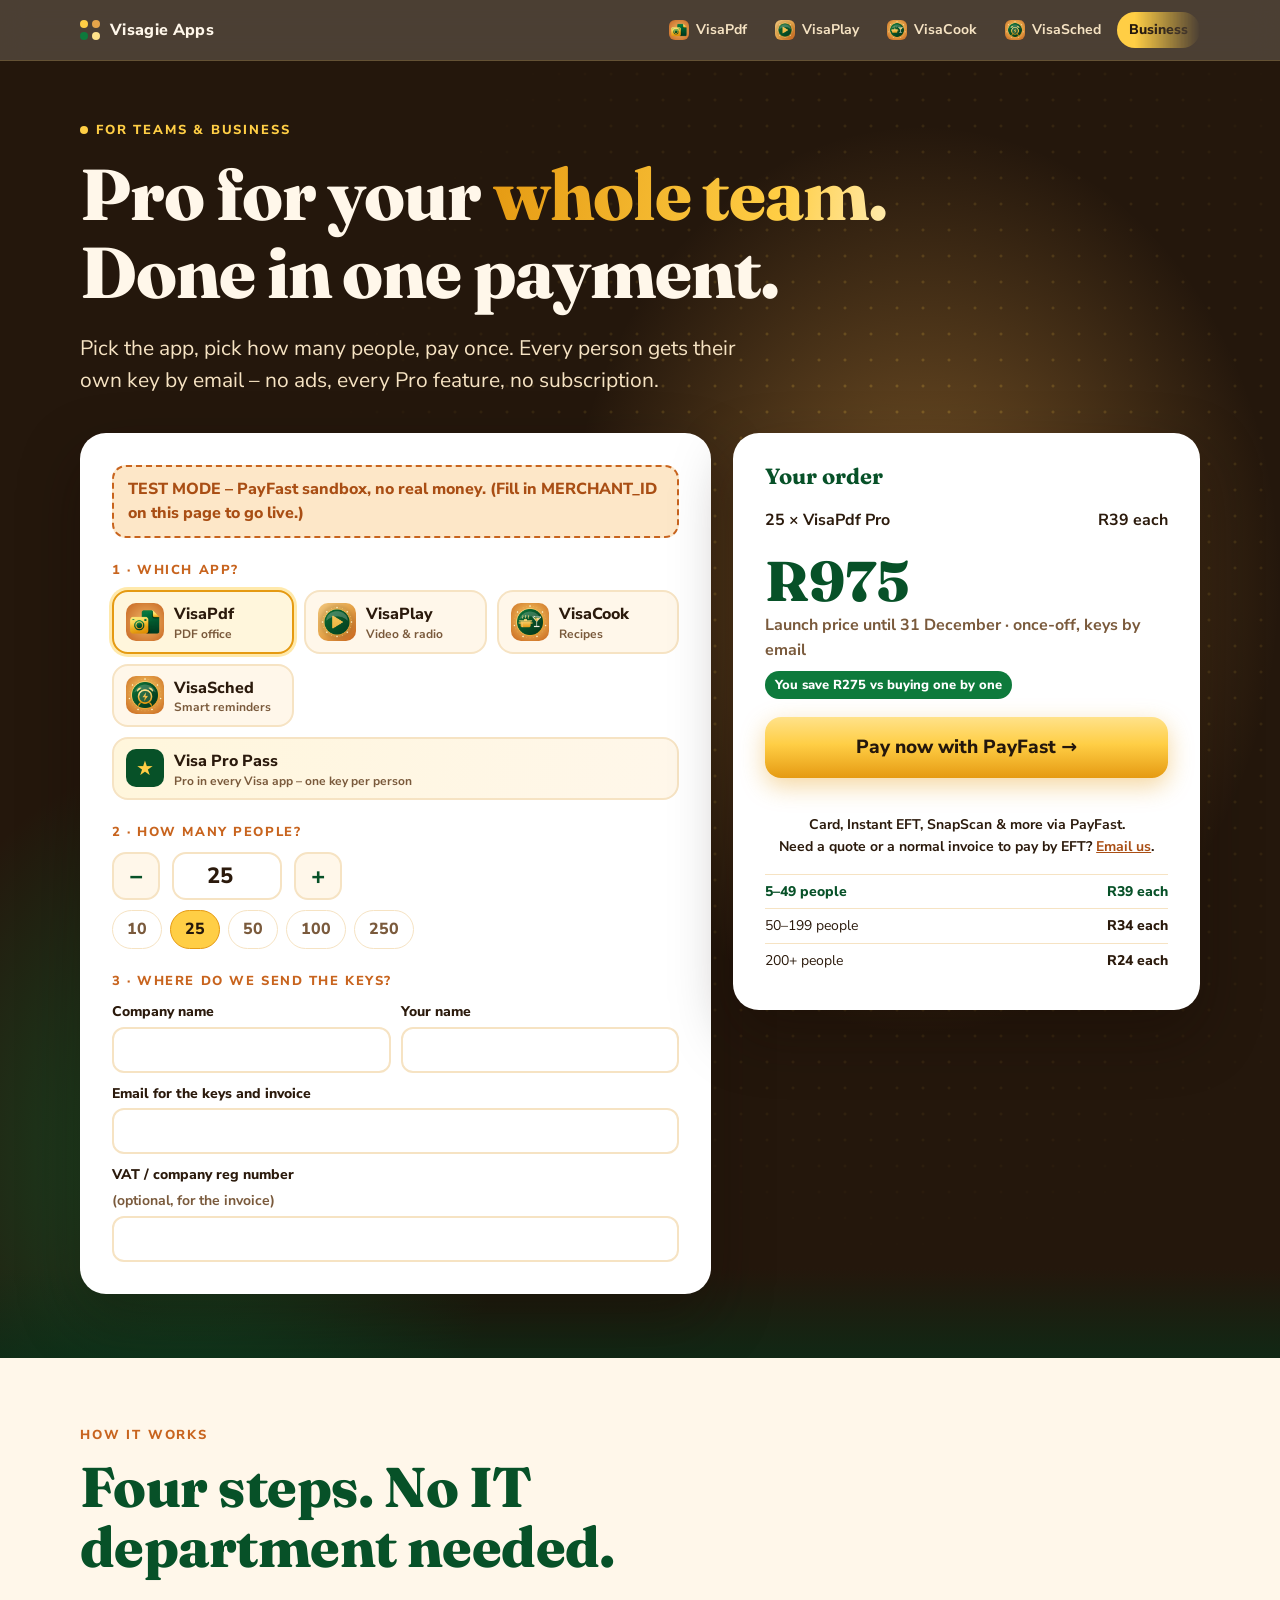
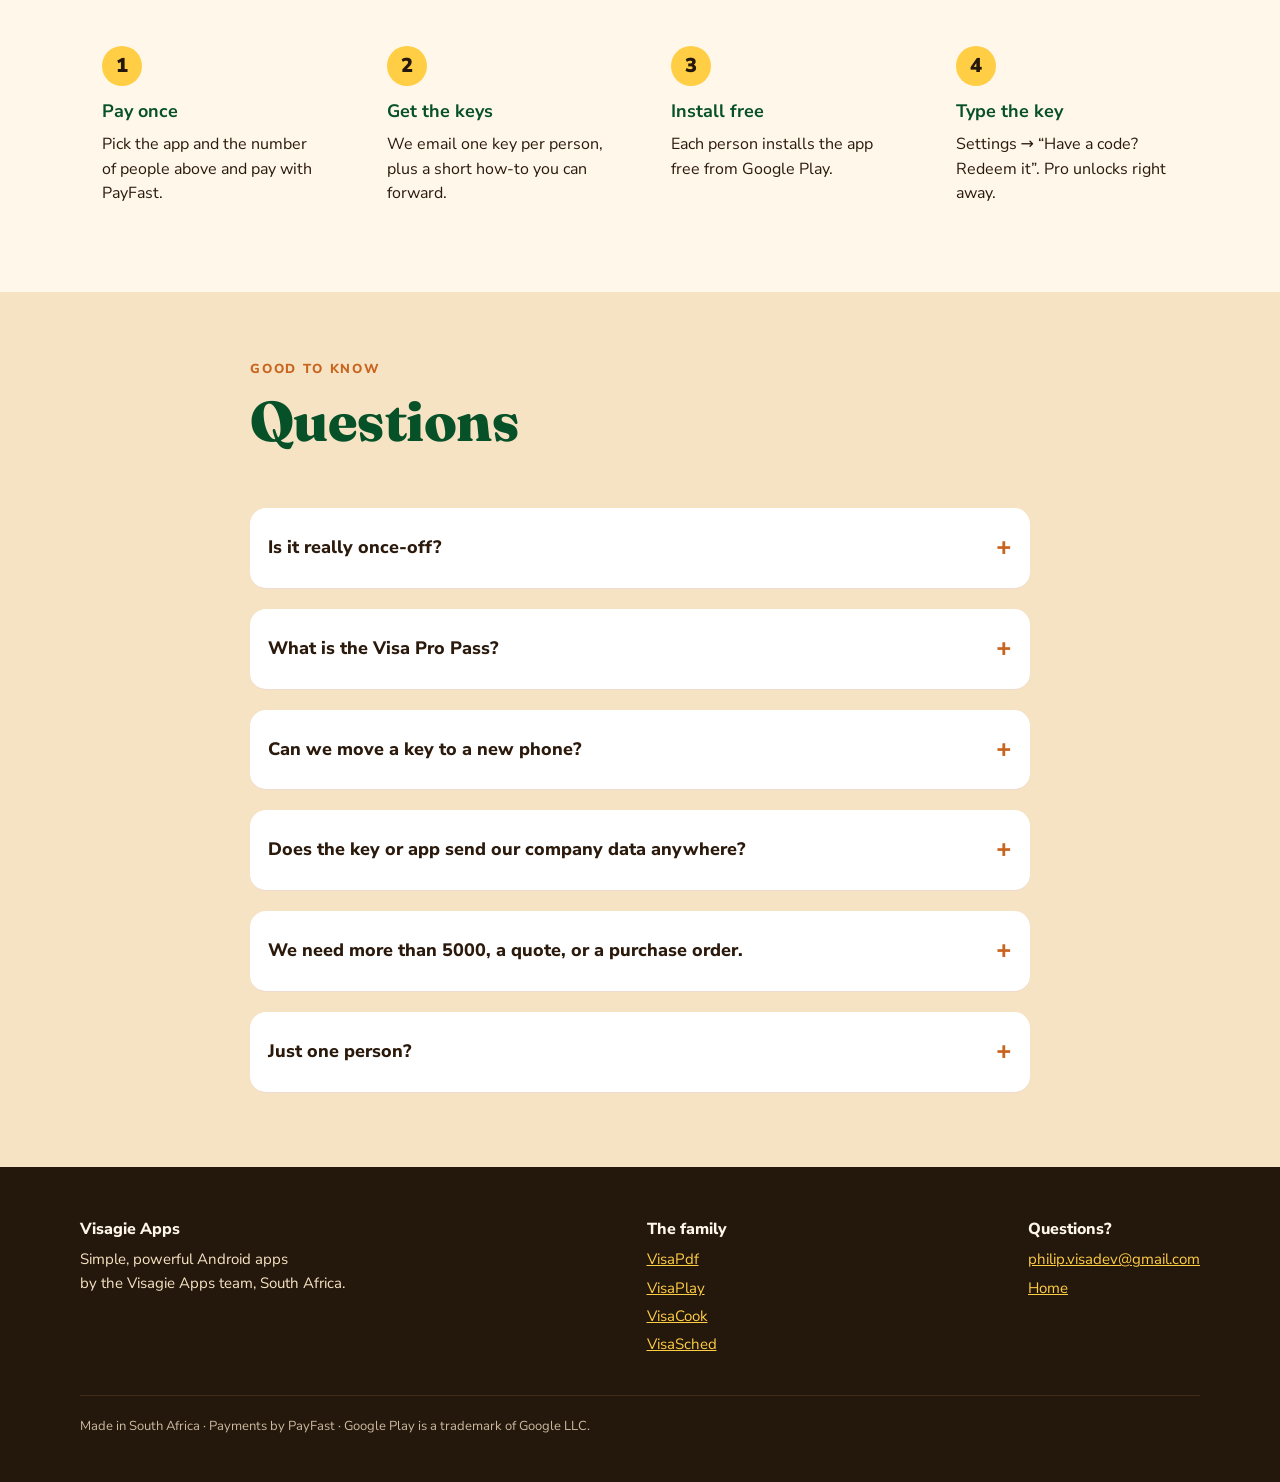
==== commit 1518a08d: "Team wording: 'small team' / 'Visagie Apps team' instead of 'one developer' on all pages and privacy" ====
--- a/business/index.html
+++ b/business/index.html
@@ -141,7 +141,7 @@
 </div></section>
 </main>
 <footer><div class="wrap"><div class="cols">
-  <div><h4>Visagie Apps</h4><p>Simple, powerful Android apps<br>by Philip Visagie, South Africa.</p></div>
+  <div><h4>Visagie Apps</h4><p>Simple, powerful Android apps<br>by the Visagie Apps team, South Africa.</p></div>
   <div><h4>The family</h4><p><a href="../visapdf/">VisaPdf</a></p><p><a href="../visaplay/">VisaPlay</a></p><p><a href="../visacook/">VisaCook</a></p><p><a href="../visasched/">VisaSched</a></p></div>
   <div><h4>Questions?</h4><p><a href="mailto:philip.visadev@gmail.com">philip.visadev@gmail.com</a></p><p><a href="../">Home</a></p></div>
 </div><p class="made">Made in South Africa · Payments by PayFast · Google Play is a trademark of Google LLC.</p></div></footer>
@@ -217,7 +217,7 @@
     return `<tr class="${each === t.each ? "on" : ""}"><td>${t.from}${to} people</td><td>${rand(t.each)} each</td></tr>`;
   }).join("");
   $("quote").href = "mailto:philip.visadev@gmail.com?subject=" + encodeURIComponent(`Quote: ${n} x ${title()}`) +
-    "&body=" + encodeURIComponent(`Hi Philip,\n\nPlease send a quote / invoice for ${n} x ${title()} (${rand(total)}).\n\nCompany:\nVAT / reg number:\nName:\n`);
+    "&body=" + encodeURIComponent(`Hi Visagie Apps team,\n\nPlease send a quote / invoice for ${n} x ${title()} (${rand(total)}).\n\nCompany:\nVAT / reg number:\nName:\n`);
   $("sumNote").textContent = SALE_NOTE || "once-off, keys by email";
   $("err").textContent = "";
 }
